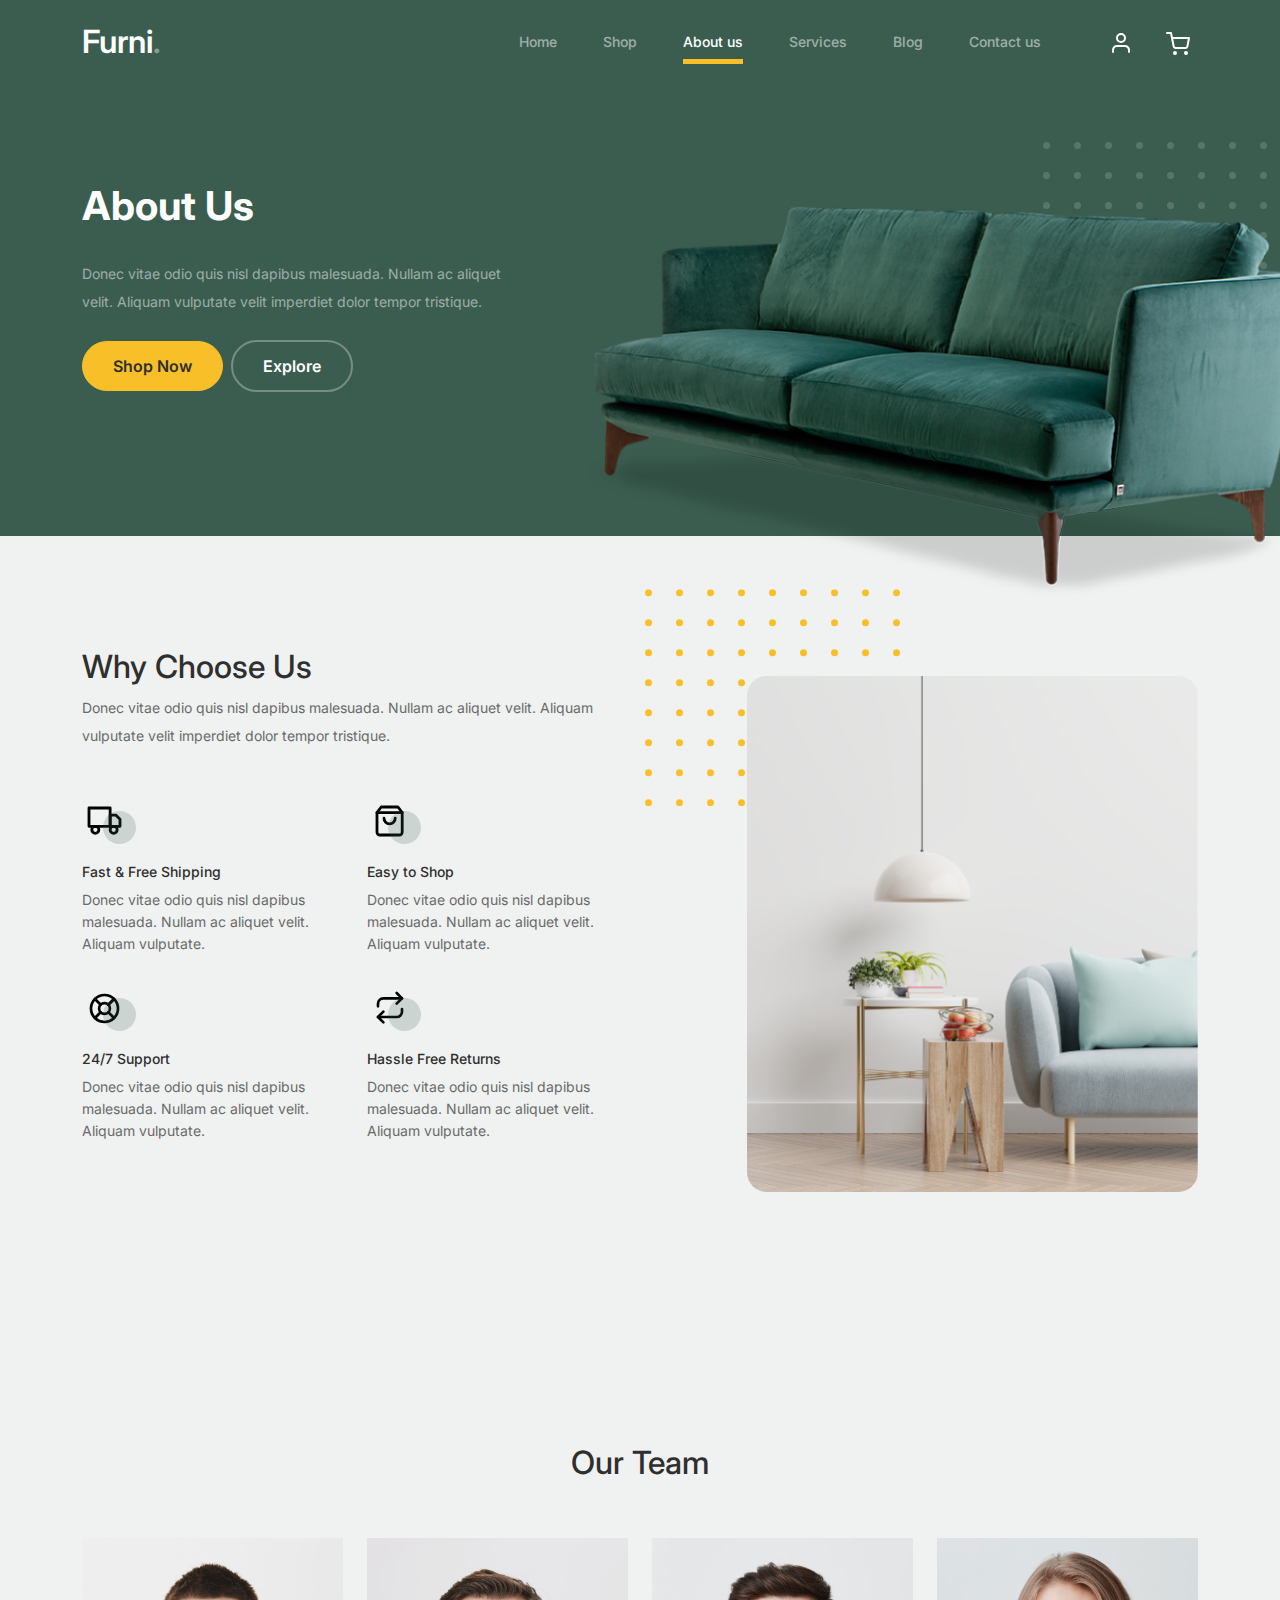
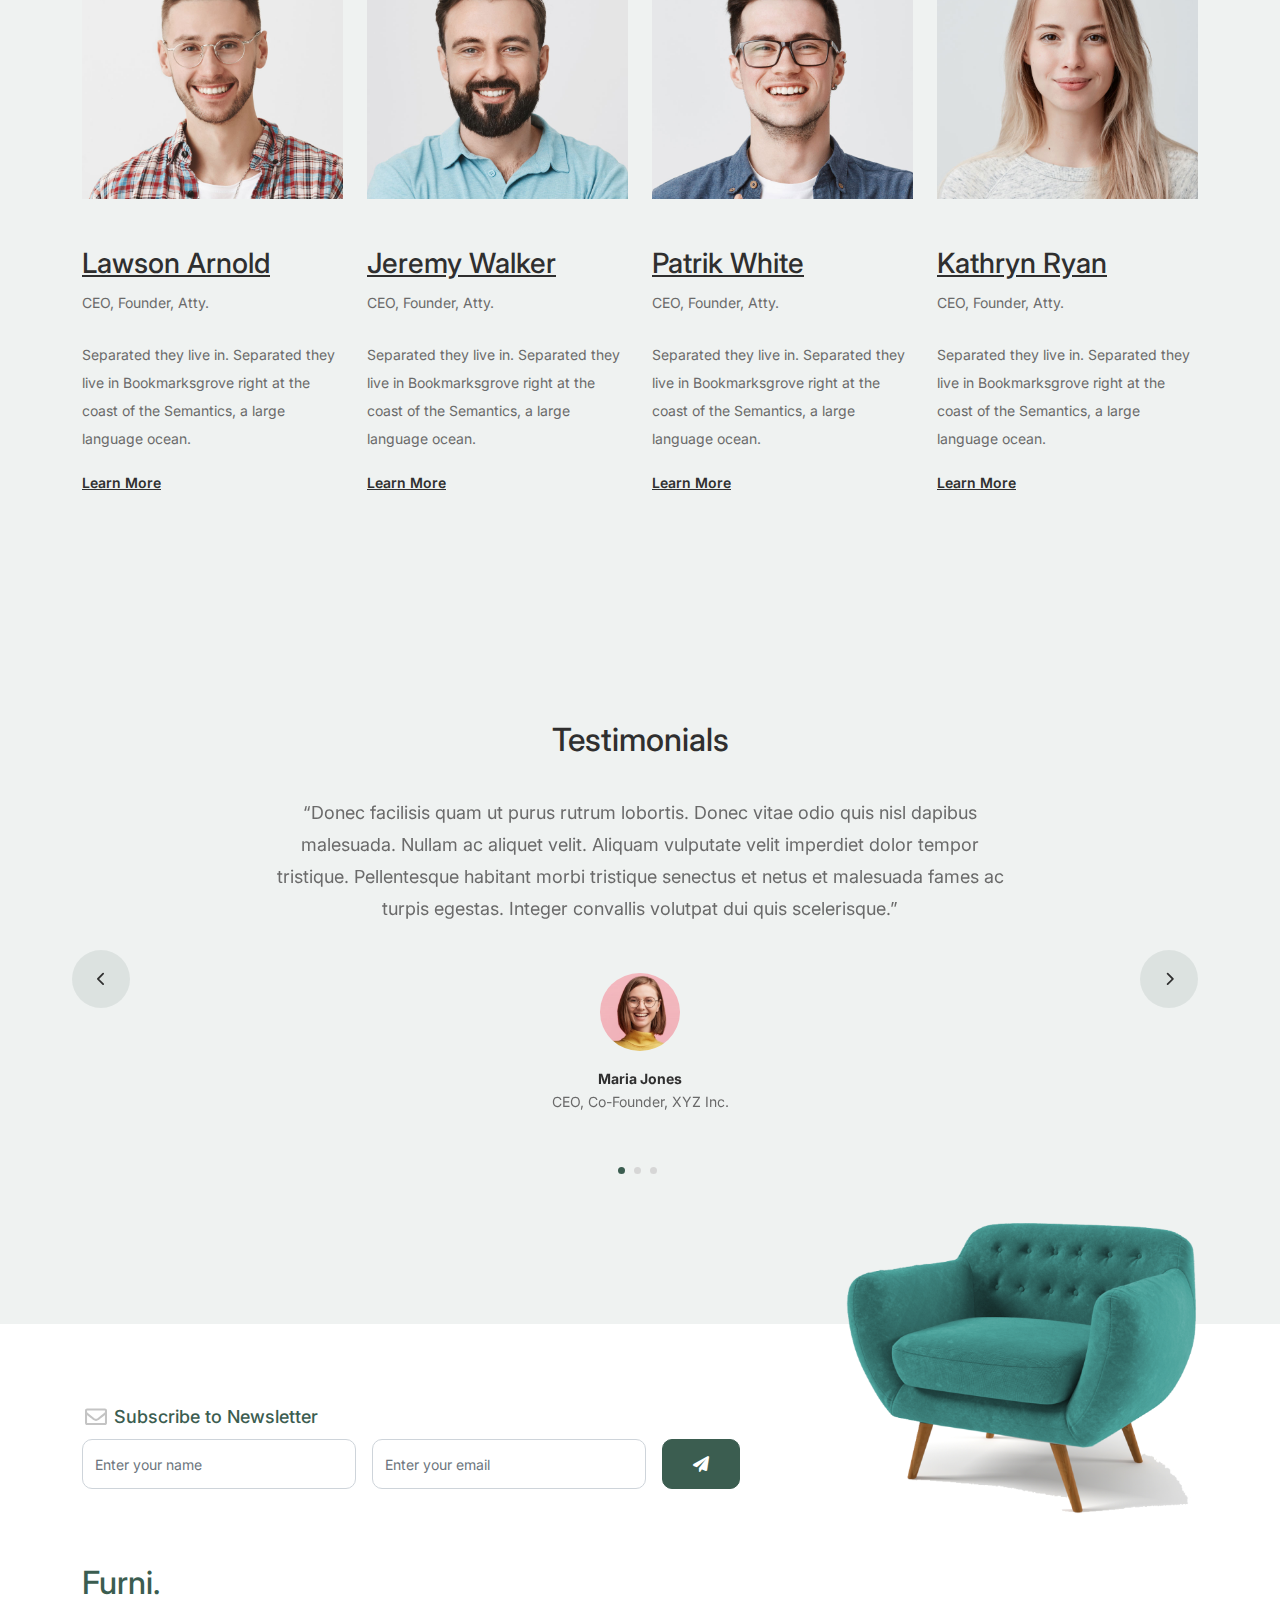
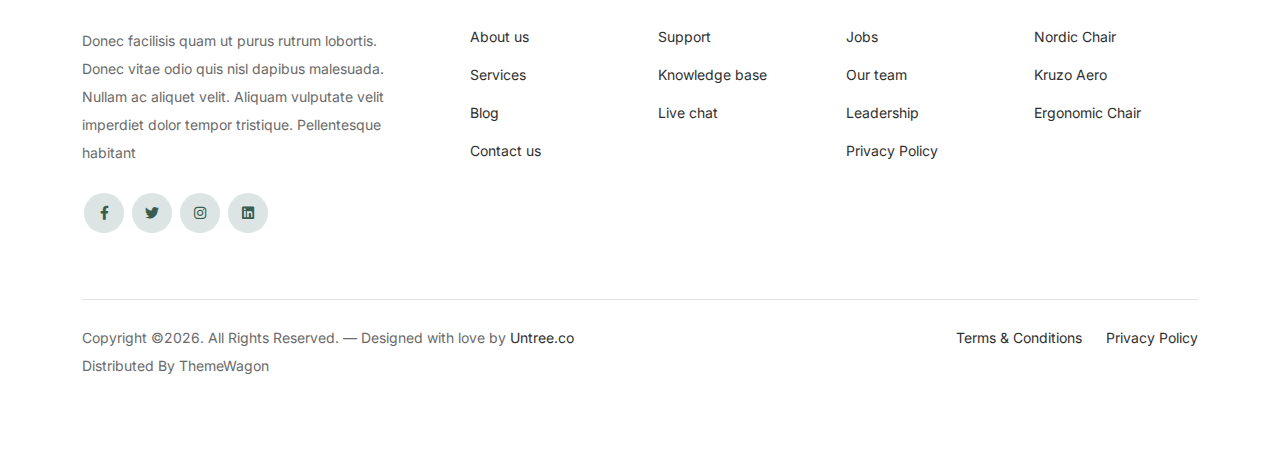
==== about.html @ bd44dd4c "Initial commit" ====
<!-- /*
* Bootstrap 5
* Template Name: Furni
* Template Author: Untree.co
* Template URI: https://untree.co/
* License: https://creativecommons.org/licenses/by/3.0/
*/ -->
<!doctype html>
<html lang="en">
<head>
  <meta charset="utf-8">
  <meta name="viewport" content="width=device-width, initial-scale=1, shrink-to-fit=no">
  <meta name="author" content="Untree.co">
  <link rel="shortcut icon" href="favicon.png">

  <meta name="description" content="" />
  <meta name="keywords" content="bootstrap, bootstrap4" />

		<!-- Bootstrap CSS -->
		<link href="css/bootstrap.min.css" rel="stylesheet">
		<link href="https://cdnjs.cloudflare.com/ajax/libs/font-awesome/6.0.0-beta3/css/all.min.css" rel="stylesheet">
		<link href="css/tiny-slider.css" rel="stylesheet">
		<link href="css/style.css" rel="stylesheet">
		<title>Furni Free Bootstrap 5 Template for Furniture and Interior Design Websites by Untree.co </title>
	</head>

	<body>

		<!-- Start Header/Navigation -->
		<nav class="custom-navbar navbar navbar navbar-expand-md navbar-dark bg-dark" arial-label="Furni navigation bar">

			<div class="container">
				<a class="navbar-brand" href="index.html">Furni<span>.</span></a>

				<button class="navbar-toggler" type="button" data-bs-toggle="collapse" data-bs-target="#navbarsFurni" aria-controls="navbarsFurni" aria-expanded="false" aria-label="Toggle navigation">
					<span class="navbar-toggler-icon"></span>
				</button>

				<div class="collapse navbar-collapse" id="navbarsFurni">
					<ul class="custom-navbar-nav navbar-nav ms-auto mb-2 mb-md-0">
						<li class="nav-item ">
							<a class="nav-link" href="index.html">Home</a>
						</li>
						<li><a class="nav-link" href="shop.html">Shop</a></li>
						<li class="active"><a class="nav-link" href="about.html">About us</a></li>
						<li><a class="nav-link" href="services.html">Services</a></li>
						<li><a class="nav-link" href="blog.html">Blog</a></li>
						<li><a class="nav-link" href="contact.html">Contact us</a></li>
					</ul>

					<ul class="custom-navbar-cta navbar-nav mb-2 mb-md-0 ms-5">
						<li><a class="nav-link" href="#"><img src="images/user.svg"></a></li>
						<li><a class="nav-link" href="cart.html"><img src="images/cart.svg"></a></li>
					</ul>
				</div>
			</div>
				
		</nav>
		<!-- End Header/Navigation -->

		<!-- Start Hero Section -->
			<div class="hero">
				<div class="container">
					<div class="row justify-content-between">
						<div class="col-lg-5">
							<div class="intro-excerpt">
								<h1>About Us</h1>
								<p class="mb-4">Donec vitae odio quis nisl dapibus malesuada. Nullam ac aliquet velit. Aliquam vulputate velit imperdiet dolor tempor tristique.</p>
								<p><a href="" class="btn btn-secondary me-2">Shop Now</a><a href="#" class="btn btn-white-outline">Explore</a></p>
							</div>
						</div>
						<div class="col-lg-7">
							<div class="hero-img-wrap">
								<img src="images/couch.png" class="img-fluid">
							</div>
						</div>
					</div>
				</div>
			</div>
		<!-- End Hero Section -->

		

		<!-- Start Why Choose Us Section -->
		<div class="why-choose-section">
			<div class="container">
				<div class="row justify-content-between align-items-center">
					<div class="col-lg-6">
						<h2 class="section-title">Why Choose Us</h2>
						<p>Donec vitae odio quis nisl dapibus malesuada. Nullam ac aliquet velit. Aliquam vulputate velit imperdiet dolor tempor tristique.</p>

						<div class="row my-5">
							<div class="col-6 col-md-6">
								<div class="feature">
									<div class="icon">
										<img src="images/truck.svg" alt="Image" class="imf-fluid">
									</div>
									<h3>Fast &amp; Free Shipping</h3>
									<p>Donec vitae odio quis nisl dapibus malesuada. Nullam ac aliquet velit. Aliquam vulputate.</p>
								</div>
							</div>

							<div class="col-6 col-md-6">
								<div class="feature">
									<div class="icon">
										<img src="images/bag.svg" alt="Image" class="imf-fluid">
									</div>
									<h3>Easy to Shop</h3>
									<p>Donec vitae odio quis nisl dapibus malesuada. Nullam ac aliquet velit. Aliquam vulputate.</p>
								</div>
							</div>

							<div class="col-6 col-md-6">
								<div class="feature">
									<div class="icon">
										<img src="images/support.svg" alt="Image" class="imf-fluid">
									</div>
									<h3>24/7 Support</h3>
									<p>Donec vitae odio quis nisl dapibus malesuada. Nullam ac aliquet velit. Aliquam vulputate.</p>
								</div>
							</div>

							<div class="col-6 col-md-6">
								<div class="feature">
									<div class="icon">
										<img src="images/return.svg" alt="Image" class="imf-fluid">
									</div>
									<h3>Hassle Free Returns</h3>
									<p>Donec vitae odio quis nisl dapibus malesuada. Nullam ac aliquet velit. Aliquam vulputate.</p>
								</div>
							</div>

						</div>
					</div>

					<div class="col-lg-5">
						<div class="img-wrap">
							<img src="images/why-choose-us-img.jpg" alt="Image" class="img-fluid">
						</div>
					</div>

				</div>
			</div>
		</div>
		<!-- End Why Choose Us Section -->

		<!-- Start Team Section -->
		<div class="untree_co-section">
			<div class="container">

				<div class="row mb-5">
					<div class="col-lg-5 mx-auto text-center">
						<h2 class="section-title">Our Team</h2>
					</div>
				</div>

				<div class="row">

					<!-- Start Column 1 -->
					<div class="col-12 col-md-6 col-lg-3 mb-5 mb-md-0">
						<img src="images/person_1.jpg" class="img-fluid mb-5">
						<h3 clas><a href="#"><span class="">Lawson</span> Arnold</a></h3>
            <span class="d-block position mb-4">CEO, Founder, Atty.</span>
            <p>Separated they live in.
            Separated they live in Bookmarksgrove right at the coast of the Semantics, a large language ocean.</p>
            <p class="mb-0"><a href="#" class="more dark">Learn More <span class="icon-arrow_forward"></span></a></p>
					</div> 
					<!-- End Column 1 -->

					<!-- Start Column 2 -->
					<div class="col-12 col-md-6 col-lg-3 mb-5 mb-md-0">
						<img src="images/person_2.jpg" class="img-fluid mb-5">

						<h3 clas><a href="#"><span class="">Jeremy</span> Walker</a></h3>
            <span class="d-block position mb-4">CEO, Founder, Atty.</span>
            <p>Separated they live in.
            Separated they live in Bookmarksgrove right at the coast of the Semantics, a large language ocean.</p>
            <p class="mb-0"><a href="#" class="more dark">Learn More <span class="icon-arrow_forward"></span></a></p>

					</div> 
					<!-- End Column 2 -->

					<!-- Start Column 3 -->
					<div class="col-12 col-md-6 col-lg-3 mb-5 mb-md-0">
						<img src="images/person_3.jpg" class="img-fluid mb-5">
						<h3 clas><a href="#"><span class="">Patrik</span> White</a></h3>
            <span class="d-block position mb-4">CEO, Founder, Atty.</span>
            <p>Separated they live in.
            Separated they live in Bookmarksgrove right at the coast of the Semantics, a large language ocean.</p>
            <p class="mb-0"><a href="#" class="more dark">Learn More <span class="icon-arrow_forward"></span></a></p>
					</div> 
					<!-- End Column 3 -->

					<!-- Start Column 4 -->
					<div class="col-12 col-md-6 col-lg-3 mb-5 mb-md-0">
						<img src="images/person_4.jpg" class="img-fluid mb-5">

						<h3 clas><a href="#"><span class="">Kathryn</span> Ryan</a></h3>
            <span class="d-block position mb-4">CEO, Founder, Atty.</span>
            <p>Separated they live in.
            Separated they live in Bookmarksgrove right at the coast of the Semantics, a large language ocean.</p>
            <p class="mb-0"><a href="#" class="more dark">Learn More <span class="icon-arrow_forward"></span></a></p>

          
					</div> 
					<!-- End Column 4 -->

					

				</div>
			</div>
		</div>
		<!-- End Team Section -->

		

		<!-- Start Testimonial Slider -->
		<div class="testimonial-section before-footer-section">
			<div class="container">
				<div class="row">
					<div class="col-lg-7 mx-auto text-center">
						<h2 class="section-title">Testimonials</h2>
					</div>
				</div>

				<div class="row justify-content-center">
					<div class="col-lg-12">
						<div class="testimonial-slider-wrap text-center">

							<div id="testimonial-nav">
								<span class="prev" data-controls="prev"><span class="fa fa-chevron-left"></span></span>
								<span class="next" data-controls="next"><span class="fa fa-chevron-right"></span></span>
							</div>

							<div class="testimonial-slider">
								
								<div class="item">
									<div class="row justify-content-center">
										<div class="col-lg-8 mx-auto">

											<div class="testimonial-block text-center">
												<blockquote class="mb-5">
													<p>&ldquo;Donec facilisis quam ut purus rutrum lobortis. Donec vitae odio quis nisl dapibus malesuada. Nullam ac aliquet velit. Aliquam vulputate velit imperdiet dolor tempor tristique. Pellentesque habitant morbi tristique senectus et netus et malesuada fames ac turpis egestas. Integer convallis volutpat dui quis scelerisque.&rdquo;</p>
												</blockquote>

												<div class="author-info">
													<div class="author-pic">
														<img src="images/person-1.png" alt="Maria Jones" class="img-fluid">
													</div>
													<h3 class="font-weight-bold">Maria Jones</h3>
													<span class="position d-block mb-3">CEO, Co-Founder, XYZ Inc.</span>
												</div>
											</div>

										</div>
									</div>
								</div> 
								<!-- END item -->

								<div class="item">
									<div class="row justify-content-center">
										<div class="col-lg-8 mx-auto">

											<div class="testimonial-block text-center">
												<blockquote class="mb-5">
													<p>&ldquo;Donec facilisis quam ut purus rutrum lobortis. Donec vitae odio quis nisl dapibus malesuada. Nullam ac aliquet velit. Aliquam vulputate velit imperdiet dolor tempor tristique. Pellentesque habitant morbi tristique senectus et netus et malesuada fames ac turpis egestas. Integer convallis volutpat dui quis scelerisque.&rdquo;</p>
												</blockquote>

												<div class="author-info">
													<div class="author-pic">
														<img src="images/person-1.png" alt="Maria Jones" class="img-fluid">
													</div>
													<h3 class="font-weight-bold">Maria Jones</h3>
													<span class="position d-block mb-3">CEO, Co-Founder, XYZ Inc.</span>
												</div>
											</div>

										</div>
									</div>
								</div> 
								<!-- END item -->

								<div class="item">
									<div class="row justify-content-center">
										<div class="col-lg-8 mx-auto">

											<div class="testimonial-block text-center">
												<blockquote class="mb-5">
													<p>&ldquo;Donec facilisis quam ut purus rutrum lobortis. Donec vitae odio quis nisl dapibus malesuada. Nullam ac aliquet velit. Aliquam vulputate velit imperdiet dolor tempor tristique. Pellentesque habitant morbi tristique senectus et netus et malesuada fames ac turpis egestas. Integer convallis volutpat dui quis scelerisque.&rdquo;</p>
												</blockquote>

												<div class="author-info">
													<div class="author-pic">
														<img src="images/person-1.png" alt="Maria Jones" class="img-fluid">
													</div>
													<h3 class="font-weight-bold">Maria Jones</h3>
													<span class="position d-block mb-3">CEO, Co-Founder, XYZ Inc.</span>
												</div>
											</div>

										</div>
									</div>
								</div> 
								<!-- END item -->

							</div>

						</div>
					</div>
				</div>
			</div>
		</div>
		<!-- End Testimonial Slider -->

		

		<!-- Start Footer Section -->
		<footer class="footer-section">
			<div class="container relative">

				<div class="sofa-img">
					<img src="images/sofa.png" alt="Image" class="img-fluid">
				</div>

				<div class="row">
					<div class="col-lg-8">
						<div class="subscription-form">
							<h3 class="d-flex align-items-center"><span class="me-1"><img src="images/envelope-outline.svg" alt="Image" class="img-fluid"></span><span>Subscribe to Newsletter</span></h3>

							<form action="#" class="row g-3">
								<div class="col-auto">
									<input type="text" class="form-control" placeholder="Enter your name">
								</div>
								<div class="col-auto">
									<input type="email" class="form-control" placeholder="Enter your email">
								</div>
								<div class="col-auto">
									<button class="btn btn-primary">
										<span class="fa fa-paper-plane"></span>
									</button>
								</div>
							</form>

						</div>
					</div>
				</div>

				<div class="row g-5 mb-5">
					<div class="col-lg-4">
						<div class="mb-4 footer-logo-wrap"><a href="#" class="footer-logo">Furni<span>.</span></a></div>
						<p class="mb-4">Donec facilisis quam ut purus rutrum lobortis. Donec vitae odio quis nisl dapibus malesuada. Nullam ac aliquet velit. Aliquam vulputate velit imperdiet dolor tempor tristique. Pellentesque habitant</p>

						<ul class="list-unstyled custom-social">
							<li><a href="#"><span class="fa fa-brands fa-facebook-f"></span></a></li>
							<li><a href="#"><span class="fa fa-brands fa-twitter"></span></a></li>
							<li><a href="#"><span class="fa fa-brands fa-instagram"></span></a></li>
							<li><a href="#"><span class="fa fa-brands fa-linkedin"></span></a></li>
						</ul>
					</div>

					<div class="col-lg-8">
						<div class="row links-wrap">
							<div class="col-6 col-sm-6 col-md-3">
								<ul class="list-unstyled">
									<li><a href="#">About us</a></li>
									<li><a href="#">Services</a></li>
									<li><a href="#">Blog</a></li>
									<li><a href="#">Contact us</a></li>
								</ul>
							</div>

							<div class="col-6 col-sm-6 col-md-3">
								<ul class="list-unstyled">
									<li><a href="#">Support</a></li>
									<li><a href="#">Knowledge base</a></li>
									<li><a href="#">Live chat</a></li>
								</ul>
							</div>

							<div class="col-6 col-sm-6 col-md-3">
								<ul class="list-unstyled">
									<li><a href="#">Jobs</a></li>
									<li><a href="#">Our team</a></li>
									<li><a href="#">Leadership</a></li>
									<li><a href="#">Privacy Policy</a></li>
								</ul>
							</div>

							<div class="col-6 col-sm-6 col-md-3">
								<ul class="list-unstyled">
									<li><a href="#">Nordic Chair</a></li>
									<li><a href="#">Kruzo Aero</a></li>
									<li><a href="#">Ergonomic Chair</a></li>
								</ul>
							</div>
						</div>
					</div>

				</div>

				<div class="border-top copyright">
					<div class="row pt-4">
						<div class="col-lg-6">
							<p class="mb-2 text-center text-lg-start">Copyright &copy;<script>document.write(new Date().getFullYear());</script>. All Rights Reserved. &mdash; Designed with love by <a href="https://untree.co">Untree.co</a> Distributed By <a hreff="https://themewagon.com">ThemeWagon</a>  <!-- License information: https://untree.co/license/ -->
            </p>
						</div>

						<div class="col-lg-6 text-center text-lg-end">
							<ul class="list-unstyled d-inline-flex ms-auto">
								<li class="me-4"><a href="#">Terms &amp; Conditions</a></li>
								<li><a href="#">Privacy Policy</a></li>
							</ul>
						</div>

					</div>
				</div>

			</div>
		</footer>
		<!-- End Footer Section -->	


		<script src="js/bootstrap.bundle.min.js"></script>
		<script src="js/tiny-slider.js"></script>
		<script src="js/custom.js"></script>
	</body>

</html>
---- css/tiny-slider.css ----
.tns-outer{padding:0 !important}.tns-outer [hidden]{display:none !important}.tns-outer [aria-controls],.tns-outer [data-action]{cursor:pointer}.tns-slider{-webkit-transition:all 0s;-moz-transition:all 0s;transition:all 0s}.tns-slider>.tns-item{-webkit-box-sizing:border-box;-moz-box-sizing:border-box;box-sizing:border-box}.tns-horizontal.tns-subpixel{white-space:nowrap}.tns-horizontal.tns-subpixel>.tns-item{display:inline-block;vertical-align:top;white-space:normal}.tns-horizontal.tns-no-subpixel:after{content:'';display:table;clear:both}.tns-horizontal.tns-no-subpixel>.tns-item{float:left}.tns-horizontal.tns-carousel.tns-no-subpixel>.tns-item{margin-right:-100%}.tns-no-calc{position:relative;left:0}.tns-gallery{position:relative;left:0;min-height:1px}.tns-gallery>.tns-item{position:absolute;left:-100%;-webkit-transition:transform 0s, opacity 0s;-moz-transition:transform 0s, opacity 0s;transition:transform 0s, opacity 0s}.tns-gallery>.tns-slide-active{position:relative;left:auto !important}.tns-gallery>.tns-moving{-webkit-transition:all 0.25s;-moz-transition:all 0.25s;transition:all 0.25s}.tns-autowidth{display:inline-block}.tns-lazy-img{-webkit-transition:opacity 0.6s;-moz-transition:opacity 0.6s;transition:opacity 0.6s;opacity:0.6}.tns-lazy-img.tns-complete{opacity:1}.tns-ah{-webkit-transition:height 0s;-moz-transition:height 0s;transition:height 0s}.tns-ovh{overflow:hidden}.tns-visually-hidden{position:absolute;left:-10000em}.tns-transparent{opacity:0;visibility:hidden}.tns-fadeIn{opacity:1;filter:alpha(opacity=100);z-index:0}.tns-normal,.tns-fadeOut{opacity:0;filter:alpha(opacity=0);z-index:-1}.tns-vpfix{white-space:nowrap}.tns-vpfix>div,.tns-vpfix>li{display:inline-block}.tns-t-subp2{margin:0 auto;width:310px;position:relative;height:10px;overflow:hidden}.tns-t-ct{width:2333.3333333%;width:-webkit-calc(100% * 70 / 3);width:-moz-calc(100% * 70 / 3);width:calc(100% * 70 / 3);position:absolute;right:0}.tns-t-ct:after{content:'';display:table;clear:both}.tns-t-ct>div{width:1.4285714%;width:-webkit-calc(100% / 70);width:-moz-calc(100% / 70);width:calc(100% / 70);height:10px;float:left}

/*# sourceMappingURL=sourcemaps/tiny-slider.css.map */
---- css/style.css ----
/*
* Template Name: UntreeStore
* Template Author: Untree.co
* Author URI: https://untree.co/
* License: https://creativecommons.org/licenses/by/3.0/
*/
@import url("https://fonts.googleapis.com/css2?family=Inter:wght@400;500;600;700;800&display=swap");
body {
  overflow-x: hidden;
  position: relative; }

body {
  font-family: "Inter", sans-serif;
  font-weight: 400;
  line-height: 28px;
  color: #6a6a6a;
  font-size: 14px;
  background-color: #eff2f1; }

a {
  text-decoration: none;
  -webkit-transition: .3s all ease;
  -o-transition: .3s all ease;
  transition: .3s all ease;
  color: #2f2f2f;
  text-decoration: underline; }
  a:hover {
    color: #2f2f2f;
    text-decoration: none; }
  a.more {
    font-weight: 600; }

.custom-navbar {
  background: #3b5d50 !important;
  padding-top: 20px;
  padding-bottom: 20px; }
  .custom-navbar .navbar-brand {
    font-size: 32px;
    font-weight: 600; }
    .custom-navbar .navbar-brand > span {
      opacity: .4; }
  .custom-navbar .navbar-toggler {
    border-color: transparent; }
    .custom-navbar .navbar-toggler:active, .custom-navbar .navbar-toggler:focus {
      -webkit-box-shadow: none;
      box-shadow: none;
      outline: none; }
  @media (min-width: 992px) {
    .custom-navbar .custom-navbar-nav li {
      margin-left: 15px;
      margin-right: 15px; } }
  .custom-navbar .custom-navbar-nav li a {
    font-weight: 500;
    color: #ffffff !important;
    opacity: .5;
    -webkit-transition: .3s all ease;
    -o-transition: .3s all ease;
    transition: .3s all ease;
    position: relative; }
    @media (min-width: 768px) {
      .custom-navbar .custom-navbar-nav li a:before {
        content: "";
        position: absolute;
        bottom: 0;
        left: 8px;
        right: 8px;
        background: #f9bf29;
        height: 5px;
        opacity: 1;
        visibility: visible;
        width: 0;
        -webkit-transition: .15s all ease-out;
        -o-transition: .15s all ease-out;
        transition: .15s all ease-out; } }
    .custom-navbar .custom-navbar-nav li a:hover {
      opacity: 1; }
      .custom-navbar .custom-navbar-nav li a:hover:before {
        width: calc(100% - 16px); }
  .custom-navbar .custom-navbar-nav li.active a {
    opacity: 1; }
    .custom-navbar .custom-navbar-nav li.active a:before {
      width: calc(100% - 16px); }
  .custom-navbar .custom-navbar-cta {
    margin-left: 0 !important;
    -webkit-box-orient: horizontal;
    -webkit-box-direction: normal;
    -ms-flex-direction: row;
    flex-direction: row; }
    @media (min-width: 768px) {
      .custom-navbar .custom-navbar-cta {
        margin-left: 40px !important; } }
    .custom-navbar .custom-navbar-cta li {
      margin-left: 0px;
      margin-right: 0px; }
      .custom-navbar .custom-navbar-cta li:first-child {
        margin-right: 20px; }

.hero {
  background: #3b5d50;
  padding: calc(4rem - 30px) 0 0rem 0; }
  @media (min-width: 768px) {
    .hero {
      padding: calc(4rem - 30px) 0 4rem 0; } }
  @media (min-width: 992px) {
    .hero {
      padding: calc(8rem - 30px) 0 8rem 0; } }
  .hero .intro-excerpt {
    position: relative;
    z-index: 4; }
    @media (min-width: 992px) {
      .hero .intro-excerpt {
        max-width: 450px; } }
  .hero h1 {
    font-weight: 700;
    color: #ffffff;
    margin-bottom: 30px; }
    @media (min-width: 1400px) {
      .hero h1 {
        font-size: 54px; } }
  .hero p {
    color: rgba(255, 255, 255, 0.5);
    margin-botom: 30px; }
  .hero .hero-img-wrap {
    position: relative; }
    .hero .hero-img-wrap img {
      position: relative;
      top: 0px;
      right: 0px;
      z-index: 2;
      max-width: 780px;
      left: -20px; }
      @media (min-width: 768px) {
        .hero .hero-img-wrap img {
          right: 0px;
          left: -100px; } }
      @media (min-width: 992px) {
        .hero .hero-img-wrap img {
          left: 0px;
          top: -80px;
          position: absolute;
          right: -50px; } }
      @media (min-width: 1200px) {
        .hero .hero-img-wrap img {
          left: 0px;
          top: -80px;
          right: -100px; } }
    .hero .hero-img-wrap:after {
      content: "";
      position: absolute;
      width: 255px;
      height: 217px;
      background-image: url("../images/dots-light.svg");
      background-size: contain;
      background-repeat: no-repeat;
      right: -100px;
      top: -0px; }
      @media (min-width: 1200px) {
        .hero .hero-img-wrap:after {
          top: -40px; } }

.btn {
  font-weight: 600;
  padding: 12px 30px;
  border-radius: 30px;
  color: #ffffff;
  background: #2f2f2f;
  border-color: #2f2f2f; }
  .btn:hover {
    color: #ffffff;
    background: #222222;
    border-color: #222222; }
  .btn:active, .btn:focus {
    outline: none !important;
    -webkit-box-shadow: none;
    box-shadow: none; }
  .btn.btn-primary {
    background: #3b5d50;
    border-color: #3b5d50; }
    .btn.btn-primary:hover {
      background: #314d43;
      border-color: #314d43; }
  .btn.btn-secondary {
    color: #2f2f2f;
    background: #f9bf29;
    border-color: #f9bf29; }
    .btn.btn-secondary:hover {
      background: #f8b810;
      border-color: #f8b810; }
  .btn.btn-white-outline {
    background: transparent;
    border-width: 2px;
    border-color: rgba(255, 255, 255, 0.3); }
    .btn.btn-white-outline:hover {
      border-color: white;
      color: #ffffff; }

.section-title {
  color: #2f2f2f; }

.product-section {
  padding: 7rem 0; }
  .product-section .product-item {
    text-align: center;
    text-decoration: none;
    display: block;
    position: relative;
    padding-bottom: 50px;
    cursor: pointer; }
    .product-section .product-item .product-thumbnail {
      margin-bottom: 30px;
      position: relative;
      top: 0;
      -webkit-transition: .3s all ease;
      -o-transition: .3s all ease;
      transition: .3s all ease; }
    .product-section .product-item h3 {
      font-weight: 600;
      font-size: 16px; }
    .product-section .product-item strong {
      font-weight: 800 !important;
      font-size: 18px !important; }
    .product-section .product-item h3, .product-section .product-item strong {
      color: #2f2f2f;
      text-decoration: none; }
    .product-section .product-item .icon-cross {
      position: absolute;
      width: 35px;
      height: 35px;
      display: inline-block;
      background: #2f2f2f;
      bottom: 15px;
      left: 50%;
      -webkit-transform: translateX(-50%);
      -ms-transform: translateX(-50%);
      transform: translateX(-50%);
      margin-bottom: -17.5px;
      border-radius: 50%;
      opacity: 0;
      visibility: hidden;
      -webkit-transition: .3s all ease;
      -o-transition: .3s all ease;
      transition: .3s all ease; }
      .product-section .product-item .icon-cross img {
        position: absolute;
        left: 50%;
        top: 50%;
        -webkit-transform: translate(-50%, -50%);
        -ms-transform: translate(-50%, -50%);
        transform: translate(-50%, -50%); }
    .product-section .product-item:before {
      bottom: 0;
      left: 0;
      right: 0;
      position: absolute;
      content: "";
      background: #dce5e4;
      height: 0%;
      z-index: -1;
      border-radius: 10px;
      -webkit-transition: .3s all ease;
      -o-transition: .3s all ease;
      transition: .3s all ease; }
    .product-section .product-item:hover .product-thumbnail {
      top: -25px; }
    .product-section .product-item:hover .icon-cross {
      bottom: 0;
      opacity: 1;
      visibility: visible; }
    .product-section .product-item:hover:before {
      height: 70%; }

.why-choose-section {
  padding: 7rem 0; }
  .why-choose-section .img-wrap {
    position: relative; }
    .why-choose-section .img-wrap:before {
      position: absolute;
      content: "";
      width: 255px;
      height: 217px;
      background-image: url("../images/dots-yellow.svg");
      background-repeat: no-repeat;
      background-size: contain;
      -webkit-transform: translate(-40%, -40%);
      -ms-transform: translate(-40%, -40%);
      transform: translate(-40%, -40%);
      z-index: -1; }
    .why-choose-section .img-wrap img {
      border-radius: 20px; }

.feature {
  margin-bottom: 30px; }
  .feature .icon {
    display: inline-block;
    position: relative;
    margin-bottom: 20px; }
    .feature .icon:before {
      content: "";
      width: 33px;
      height: 33px;
      position: absolute;
      background: rgba(59, 93, 80, 0.2);
      border-radius: 50%;
      right: -8px;
      bottom: 0; }
  .feature h3 {
    font-size: 14px;
    color: #2f2f2f; }
  .feature p {
    font-size: 14px;
    line-height: 22px;
    color: #6a6a6a; }

.we-help-section {
  padding: 7rem 0; }
  .we-help-section .imgs-grid {
    display: -ms-grid;
    display: grid;
    -ms-grid-columns: (1fr)[27];
    grid-template-columns: repeat(27, 1fr);
    position: relative; }
    .we-help-section .imgs-grid:before {
      position: absolute;
      content: "";
      width: 255px;
      height: 217px;
      background-image: url("../images/dots-green.svg");
      background-size: contain;
      background-repeat: no-repeat;
      -webkit-transform: translate(-40%, -40%);
      -ms-transform: translate(-40%, -40%);
      transform: translate(-40%, -40%);
      z-index: -1; }
    .we-help-section .imgs-grid .grid {
      position: relative; }
      .we-help-section .imgs-grid .grid img {
        border-radius: 20px;
        max-width: 100%; }
      .we-help-section .imgs-grid .grid.grid-1 {
        -ms-grid-column: 1;
        -ms-grid-column-span: 18;
        grid-column: 1 / span 18;
        -ms-grid-row: 1;
        -ms-grid-row-span: 27;
        grid-row: 1 / span 27; }
      .we-help-section .imgs-grid .grid.grid-2 {
        -ms-grid-column: 19;
        -ms-grid-column-span: 27;
        grid-column: 19 / span 27;
        -ms-grid-row: 1;
        -ms-grid-row-span: 5;
        grid-row: 1 / span 5;
        padding-left: 20px; }
      .we-help-section .imgs-grid .grid.grid-3 {
        -ms-grid-column: 14;
        -ms-grid-column-span: 16;
        grid-column: 14 / span 16;
        -ms-grid-row: 6;
        -ms-grid-row-span: 27;
        grid-row: 6 / span 27;
        padding-top: 20px; }

.custom-list {
  width: 100%; }
  .custom-list li {
    display: inline-block;
    width: calc(50% - 20px);
    margin-bottom: 12px;
    line-height: 1.5;
    position: relative;
    padding-left: 20px; }
    .custom-list li:before {
      content: "";
      width: 8px;
      height: 8px;
      border-radius: 50%;
      border: 2px solid #3b5d50;
      position: absolute;
      left: 0;
      top: 8px; }

.popular-product {
  padding: 0 0 7rem 0; }
  .popular-product .product-item-sm h3 {
    font-size: 14px;
    font-weight: 700;
    color: #2f2f2f; }
  .popular-product .product-item-sm a {
    text-decoration: none;
    color: #2f2f2f;
    -webkit-transition: .3s all ease;
    -o-transition: .3s all ease;
    transition: .3s all ease; }
    .popular-product .product-item-sm a:hover {
      color: rgba(47, 47, 47, 0.5); }
  .popular-product .product-item-sm p {
    line-height: 1.4;
    margin-bottom: 10px;
    font-size: 14px; }
  .popular-product .product-item-sm .thumbnail {
    margin-right: 10px;
    -webkit-box-flex: 0;
    -ms-flex: 0 0 120px;
    flex: 0 0 120px;
    position: relative; }
    .popular-product .product-item-sm .thumbnail:before {
      content: "";
      position: absolute;
      border-radius: 20px;
      background: #dce5e4;
      width: 98px;
      height: 98px;
      top: 50%;
      left: 50%;
      -webkit-transform: translate(-50%, -50%);
      -ms-transform: translate(-50%, -50%);
      transform: translate(-50%, -50%);
      z-index: -1; }

.testimonial-section {
  padding: 3rem 0 7rem 0; }

.testimonial-slider-wrap {
  position: relative; }
  .testimonial-slider-wrap .tns-inner {
    padding-top: 30px; }
  .testimonial-slider-wrap .item .testimonial-block blockquote {
    font-size: 16px; }
    @media (min-width: 768px) {
      .testimonial-slider-wrap .item .testimonial-block blockquote {
        line-height: 32px;
        font-size: 18px; } }
  .testimonial-slider-wrap .item .testimonial-block .author-info .author-pic {
    margin-bottom: 20px; }
    .testimonial-slider-wrap .item .testimonial-block .author-info .author-pic img {
      max-width: 80px;
      border-radius: 50%; }
  .testimonial-slider-wrap .item .testimonial-block .author-info h3 {
    font-size: 14px;
    font-weight: 700;
    color: #2f2f2f;
    margin-bottom: 0; }
  .testimonial-slider-wrap #testimonial-nav {
    position: absolute;
    top: 50%;
    z-index: 99;
    width: 100%;
    display: none; }
    @media (min-width: 768px) {
      .testimonial-slider-wrap #testimonial-nav {
        display: block; } }
    .testimonial-slider-wrap #testimonial-nav > span {
      cursor: pointer;
      position: absolute;
      width: 58px;
      height: 58px;
      line-height: 58px;
      border-radius: 50%;
      background: rgba(59, 93, 80, 0.1);
      color: #2f2f2f;
      -webkit-transition: .3s all ease;
      -o-transition: .3s all ease;
      transition: .3s all ease; }
      .testimonial-slider-wrap #testimonial-nav > span:hover {
        background: #3b5d50;
        color: #ffffff; }
    .testimonial-slider-wrap #testimonial-nav .prev {
      left: -10px; }
    .testimonial-slider-wrap #testimonial-nav .next {
      right: 0; }
  .testimonial-slider-wrap .tns-nav {
    position: absolute;
    bottom: -50px;
    left: 50%;
    -webkit-transform: translateX(-50%);
    -ms-transform: translateX(-50%);
    transform: translateX(-50%); }
    .testimonial-slider-wrap .tns-nav button {
      background: none;
      border: none;
      display: inline-block;
      position: relative;
      width: 0 !important;
      height: 7px !important;
      margin: 2px; }
      .testimonial-slider-wrap .tns-nav button:active, .testimonial-slider-wrap .tns-nav button:focus, .testimonial-slider-wrap .tns-nav button:hover {
        outline: none;
        -webkit-box-shadow: none;
        box-shadow: none;
        background: none; }
      .testimonial-slider-wrap .tns-nav button:before {
        display: block;
        width: 7px;
        height: 7px;
        left: 0;
        top: 0;
        position: absolute;
        content: "";
        border-radius: 50%;
        -webkit-transition: .3s all ease;
        -o-transition: .3s all ease;
        transition: .3s all ease;
        background-color: #d6d6d6; }
      .testimonial-slider-wrap .tns-nav button:hover:before, .testimonial-slider-wrap .tns-nav button.tns-nav-active:before {
        background-color: #3b5d50; }

.before-footer-section {
  padding: 7rem 0 12rem 0 !important; }

.blog-section {
  padding: 7rem 0 12rem 0; }
  .blog-section .post-entry a {
    text-decoration: none; }
  .blog-section .post-entry .post-thumbnail {
    display: block;
    margin-bottom: 20px; }
    .blog-section .post-entry .post-thumbnail img {
      border-radius: 20px;
      -webkit-transition: .3s all ease;
      -o-transition: .3s all ease;
      transition: .3s all ease; }
  .blog-section .post-entry .post-content-entry {
    padding-left: 15px;
    padding-right: 15px; }
    .blog-section .post-entry .post-content-entry h3 {
      font-size: 16px;
      margin-bottom: 0;
      font-weight: 600;
      margin-bottom: 7px; }
    .blog-section .post-entry .post-content-entry .meta {
      font-size: 14px; }
      .blog-section .post-entry .post-content-entry .meta a {
        font-weight: 600; }
  .blog-section .post-entry:hover .post-thumbnail img, .blog-section .post-entry:focus .post-thumbnail img {
    opacity: .7; }

.footer-section {
  padding: 80px 0;
  background: #ffffff; }
  .footer-section .relative {
    position: relative; }
  .footer-section a {
    text-decoration: none;
    color: #2f2f2f;
    -webkit-transition: .3s all ease;
    -o-transition: .3s all ease;
    transition: .3s all ease; }
    .footer-section a:hover {
      color: rgba(47, 47, 47, 0.5); }
  .footer-section .subscription-form {
    margin-bottom: 40px;
    position: relative;
    z-index: 2;
    margin-top: 100px; }
    @media (min-width: 992px) {
      .footer-section .subscription-form {
        margin-top: 0px;
        margin-bottom: 80px; } }
    .footer-section .subscription-form h3 {
      font-size: 18px;
      font-weight: 500;
      color: #3b5d50; }
    .footer-section .subscription-form .form-control {
      height: 50px;
      border-radius: 10px;
      font-family: "Inter", sans-serif; }
      .footer-section .subscription-form .form-control:active, .footer-section .subscription-form .form-control:focus {
        outline: none;
        -webkit-box-shadow: none;
        box-shadow: none;
        border-color: #3b5d50;
        -webkit-box-shadow: 0 1px 4px 0 rgba(0, 0, 0, 0.2);
        box-shadow: 0 1px 4px 0 rgba(0, 0, 0, 0.2); }
      .footer-section .subscription-form .form-control::-webkit-input-placeholder {
        font-size: 14px; }
      .footer-section .subscription-form .form-control::-moz-placeholder {
        font-size: 14px; }
      .footer-section .subscription-form .form-control:-ms-input-placeholder {
        font-size: 14px; }
      .footer-section .subscription-form .form-control:-moz-placeholder {
        font-size: 14px; }
    .footer-section .subscription-form .btn {
      border-radius: 10px !important; }
  .footer-section .sofa-img {
    position: absolute;
    top: -200px;
    z-index: 1;
    right: 0; }
    .footer-section .sofa-img img {
      max-width: 380px; }
  .footer-section .links-wrap {
    margin-top: 0px; }
    @media (min-width: 992px) {
      .footer-section .links-wrap {
        margin-top: 54px; } }
    .footer-section .links-wrap ul li {
      margin-bottom: 10px; }
  .footer-section .footer-logo-wrap .footer-logo {
    font-size: 32px;
    font-weight: 500;
    text-decoration: none;
    color: #3b5d50; }
  .footer-section .custom-social li {
    margin: 2px;
    display: inline-block; }
    .footer-section .custom-social li a {
      width: 40px;
      height: 40px;
      text-align: center;
      line-height: 40px;
      display: inline-block;
      background: #dce5e4;
      color: #3b5d50;
      border-radius: 50%; }
      .footer-section .custom-social li a:hover {
        background: #3b5d50;
        color: #ffffff; }
  .footer-section .border-top {
    border-color: #dce5e4; }
    .footer-section .border-top.copyright {
      font-size: 14px !important; }

.untree_co-section {
  padding: 7rem 0; }

.form-control {
  height: 50px;
  border-radius: 10px;
  font-family: "Inter", sans-serif; }
  .form-control:active, .form-control:focus {
    outline: none;
    -webkit-box-shadow: none;
    box-shadow: none;
    border-color: #3b5d50;
    -webkit-box-shadow: 0 1px 4px 0 rgba(0, 0, 0, 0.2);
    box-shadow: 0 1px 4px 0 rgba(0, 0, 0, 0.2); }
  .form-control::-webkit-input-placeholder {
    font-size: 14px; }
  .form-control::-moz-placeholder {
    font-size: 14px; }
  .form-control:-ms-input-placeholder {
    font-size: 14px; }
  .form-control:-moz-placeholder {
    font-size: 14px; }

.service {
  line-height: 1.5; }
  .service .service-icon {
    border-radius: 10px;
    -webkit-box-flex: 0;
    -ms-flex: 0 0 50px;
    flex: 0 0 50px;
    height: 50px;
    line-height: 50px;
    text-align: center;
    background: #3b5d50;
    margin-right: 20px;
    color: #ffffff; }

textarea {
  height: auto !important; }

.site-blocks-table {
  overflow: auto; }
  .site-blocks-table .product-thumbnail {
    width: 200px; }
  .site-blocks-table .btn {
    padding: 2px 10px; }
  .site-blocks-table thead th {
    padding: 30px;
    text-align: center;
    border-width: 0px !important;
    vertical-align: middle;
    color: rgba(0, 0, 0, 0.8);
    font-size: 18px; }
  .site-blocks-table td {
    padding: 20px;
    text-align: center;
    vertical-align: middle;
    color: rgba(0, 0, 0, 0.8); }
  .site-blocks-table tbody tr:first-child td {
    border-top: 1px solid #3b5d50 !important; }
  .site-blocks-table .btn {
    background: none !important;
    color: #000000;
    border: none;
    height: auto !important; }

.site-block-order-table th {
  border-top: none !important;
  border-bottom-width: 1px !important; }

.site-block-order-table td, .site-block-order-table th {
  color: #000000; }

.couponcode-wrap input {
  border-radius: 10px !important; }

.text-primary {
  color: #3b5d50 !important; }

.thankyou-icon {
  position: relative;
  color: #3b5d50; }
  .thankyou-icon:before {
    position: absolute;
    content: "";
    width: 50px;
    height: 50px;
    border-radius: 50%;
    background: rgba(59, 93, 80, 0.2); }
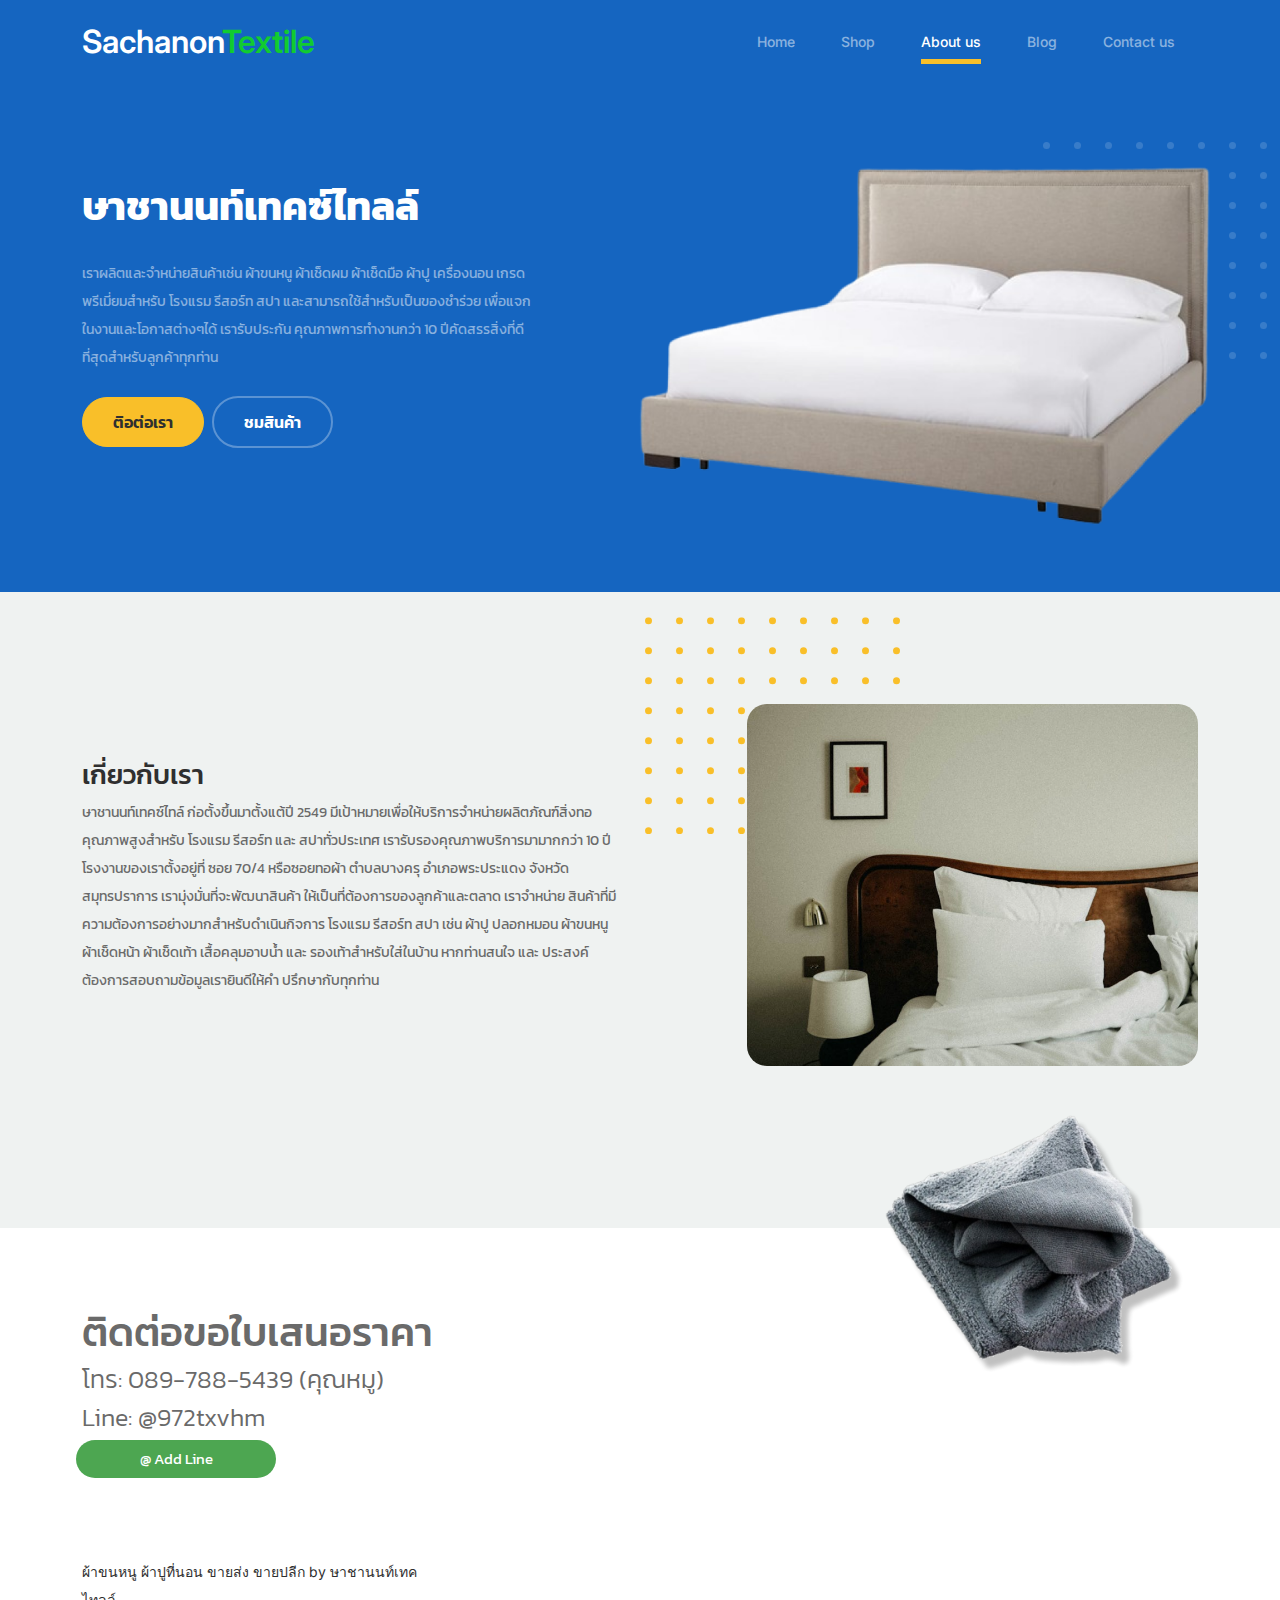
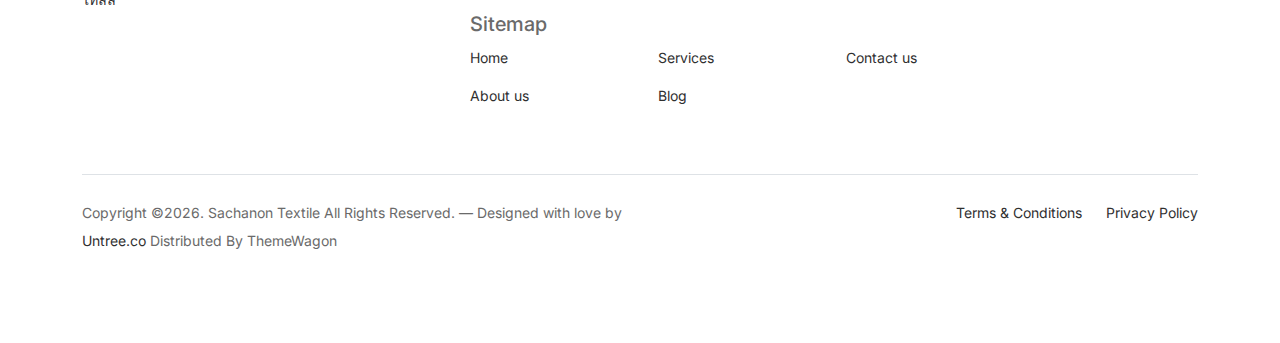
==== commit e7cd250a: "add code for index and shop" ====
--- a/about.html
+++ b/about.html
@@ -12,6 +12,7 @@
   <meta name="viewport" content="width=device-width, initial-scale=1, shrink-to-fit=no">
   <meta name="author" content="Untree.co">
   <link rel="shortcut icon" href="favicon.png">
+  <link href="https://fonts.googleapis.com/css2?family=Kanit:ital,wght@0,100;0,200;0,300;0,400;0,500;0,600;0,700;0,800;0,900;1,100;1,200;1,300;1,400;1,500;1,600;1,700;1,800;1,900&family=Roboto:ital,wght@0,100;0,300;0,400;0,500;0,700;0,900;1,100;1,300;1,400;1,500;1,700;1,900&display=swap" rel="stylesheet">
 
   <meta name="description" content="" />
   <meta name="keywords" content="bootstrap, bootstrap4" />
@@ -30,7 +31,7 @@
 		<nav class="custom-navbar navbar navbar navbar-expand-md navbar-dark bg-dark" arial-label="Furni navigation bar">
 
 			<div class="container">
-				<a class="navbar-brand" href="index.html">Furni<span>.</span></a>
+				<a class="navbar-brand" href="index.html">Sachanon<span style="color: #11cb30;">Textile</span></a>
 
 				<button class="navbar-toggler" type="button" data-bs-toggle="collapse" data-bs-target="#navbarsFurni" aria-controls="navbarsFurni" aria-expanded="false" aria-label="Toggle navigation">
 					<span class="navbar-toggler-icon"></span>
@@ -43,15 +44,9 @@
 						</li>
 						<li><a class="nav-link" href="shop.html">Shop</a></li>
 						<li class="active"><a class="nav-link" href="about.html">About us</a></li>
-						<li><a class="nav-link" href="services.html">Services</a></li>
 						<li><a class="nav-link" href="blog.html">Blog</a></li>
 						<li><a class="nav-link" href="contact.html">Contact us</a></li>
 					</ul>
-
-					<ul class="custom-navbar-cta navbar-nav mb-2 mb-md-0 ms-5">
-						<li><a class="nav-link" href="#"><img src="images/user.svg"></a></li>
-						<li><a class="nav-link" href="cart.html"><img src="images/cart.svg"></a></li>
-					</ul>
 				</div>
 			</div>
 				
@@ -59,24 +54,30 @@
 		<!-- End Header/Navigation -->
 
 		<!-- Start Hero Section -->
-			<div class="hero">
-				<div class="container">
-					<div class="row justify-content-between">
-						<div class="col-lg-5">
-							<div class="intro-excerpt">
-								<h1>About Us</h1>
-								<p class="mb-4">Donec vitae odio quis nisl dapibus malesuada. Nullam ac aliquet velit. Aliquam vulputate velit imperdiet dolor tempor tristique.</p>
-								<p><a href="" class="btn btn-secondary me-2">Shop Now</a><a href="#" class="btn btn-white-outline">Explore</a></p>
-							</div>
-						</div>
-						<div class="col-lg-7">
-							<div class="hero-img-wrap">
-								<img src="images/couch.png" class="img-fluid">
-							</div>
-						</div>
-					</div>
-				</div>
-			</div>
+		<div class="hero">
+			<div class="container">
+				<div class="row justify-content-between">
+					<div class="col-lg-5 thai-font">
+						<div class="intro-excerpt">
+							<h1>ษาชานนท์เทคซ์ไทลล์</h1>
+							<p class="mb-4">เราผลิตและจำหน่ายสินค้าเช่น ผ้าขนหนู 
+								ผ้าเช็ดผม ผ้าเช็ดมือ ผ้าปู เครื่องนอน 
+								เกรดพรีเมี่ยมสำหรับ โรงแรม รีสอร์ท 
+								สปา และสามารถใช้สำหรับเป็นของชำร่วย
+								เพื่อแจกในงานและโอกาสต่างๆได้ เรารับประกัน
+								คุณภาพการทำงานกว่า 10 ปีคัดสรรสิ่งที่ดี
+								ที่สุดสำหรับลูกค้าทุกท่าน</p>
+							<p><a href="https://lin.ee/SYUw2Ov" target="_blank" class="btn btn-secondary me-2 thai-font">ติอต่อเรา</a><a href="#" class="btn btn-white-outline">ชมสินค้า</a></p>
+						</div>
+					</div>
+					<div class="col-lg-7">
+						<div class="hero-img-wrap">
+							<img src="images/bed_hero.png" width="610px" style="margin-left:62px" class="img-fluid">
+						</div>
+					</div>
+				</div>
+			</div>
+		</div>
 		<!-- End Hero Section -->
 
 		
@@ -85,11 +86,23 @@
 		<div class="why-choose-section">
 			<div class="container">
 				<div class="row justify-content-between align-items-center">
-					<div class="col-lg-6">
-						<h2 class="section-title">Why Choose Us</h2>
-						<p>Donec vitae odio quis nisl dapibus malesuada. Nullam ac aliquet velit. Aliquam vulputate velit imperdiet dolor tempor tristique.</p>
-
-						<div class="row my-5">
+					<div class="col-lg-6 thai-font">
+						<h2 class="section-title">เกี่ยวกับเรา</h2>
+						<p>ษาชานนท์เทคซ์ไทล์ ก่อตั้งขึ้นมาตั้งแต้ปี 2549 
+							มีเป้าหมายเพื่อให้บริการจำหน่ายผลิตภัณฑ์สิ่งทอ
+							คุณภาพสูงสำหรับ โรงแรม รีสอร์ท และ 
+							สปาทั่วประเทศ เรารับรองคุณภาพบริการมามากกว่า 
+							10 ปีโรงงานของเราตั้งอยู่ที่ ซอย 70/4 
+							หรือซอยทอผ้า ตำบลบางครุ อำเภอพระประแดง
+							จังหวัดสมุทรปราการ เรามุ่งมั่นที่จะพัฒนาสินค้า
+							ให้เป็นที่ต้องการของลูกค้าและตลาด เราจำหน่าย
+							สินค้าที่มีความต้องการอย่างมากสำหรับดำเนินกิจการ 
+							โรงแรม รีสอร์ท สปา เช่น ผ้าปู ปลอกหมอน ผ้าขนหนู 
+							ผ้าเช็ดหน้า ผ้าเช็ดเท้า เสื้อคลุมอาบน้ำ และ 
+							รองเท้าสำหรับใส่ในบ้าน หากท่านสนใจ และ 
+							ประสงค์ต้องการสอบถามข้อมูลเรายินดีให้คำ
+							ปรึกษากับทุกท่าน</p>
+						<!-- <div class="row my-5">
 							<div class="col-6 col-md-6">
 								<div class="feature">
 									<div class="icon">
@@ -130,12 +143,12 @@
 								</div>
 							</div>
 
-						</div>
+						</div> -->
 					</div>
 
 					<div class="col-lg-5">
 						<div class="img-wrap">
-							<img src="images/why-choose-us-img.jpg" alt="Image" class="img-fluid">
+							<img src="images/whyus-pic.png" alt="Image" class="img-fluid">
 						</div>
 					</div>
 
@@ -144,255 +157,78 @@
 		</div>
 		<!-- End Why Choose Us Section -->
 
-		<!-- Start Team Section -->
-		<div class="untree_co-section">
-			<div class="container">
-
-				<div class="row mb-5">
-					<div class="col-lg-5 mx-auto text-center">
-						<h2 class="section-title">Our Team</h2>
-					</div>
+		
+
+		
+
+		
+
+		<!-- Start Footer Section -->
+		<footer class="footer-section" style="margin-top: 50px;">
+			<div class="container relative">
+
+				<div class="sofa-img">
+					<img src="images/footer-pic.png" alt="Image" class="img-fluid">
 				</div>
 
 				<div class="row">
-
-					<!-- Start Column 1 -->
-					<div class="col-12 col-md-6 col-lg-3 mb-5 mb-md-0">
-						<img src="images/person_1.jpg" class="img-fluid mb-5">
-						<h3 clas><a href="#"><span class="">Lawson</span> Arnold</a></h3>
-            <span class="d-block position mb-4">CEO, Founder, Atty.</span>
-            <p>Separated they live in.
-            Separated they live in Bookmarksgrove right at the coast of the Semantics, a large language ocean.</p>
-            <p class="mb-0"><a href="#" class="more dark">Learn More <span class="icon-arrow_forward"></span></a></p>
-					</div> 
-					<!-- End Column 1 -->
-
-					<!-- Start Column 2 -->
-					<div class="col-12 col-md-6 col-lg-3 mb-5 mb-md-0">
-						<img src="images/person_2.jpg" class="img-fluid mb-5">
-
-						<h3 clas><a href="#"><span class="">Jeremy</span> Walker</a></h3>
-            <span class="d-block position mb-4">CEO, Founder, Atty.</span>
-            <p>Separated they live in.
-            Separated they live in Bookmarksgrove right at the coast of the Semantics, a large language ocean.</p>
-            <p class="mb-0"><a href="#" class="more dark">Learn More <span class="icon-arrow_forward"></span></a></p>
-
-					</div> 
-					<!-- End Column 2 -->
-
-					<!-- Start Column 3 -->
-					<div class="col-12 col-md-6 col-lg-3 mb-5 mb-md-0">
-						<img src="images/person_3.jpg" class="img-fluid mb-5">
-						<h3 clas><a href="#"><span class="">Patrik</span> White</a></h3>
-            <span class="d-block position mb-4">CEO, Founder, Atty.</span>
-            <p>Separated they live in.
-            Separated they live in Bookmarksgrove right at the coast of the Semantics, a large language ocean.</p>
-            <p class="mb-0"><a href="#" class="more dark">Learn More <span class="icon-arrow_forward"></span></a></p>
-					</div> 
-					<!-- End Column 3 -->
-
-					<!-- Start Column 4 -->
-					<div class="col-12 col-md-6 col-lg-3 mb-5 mb-md-0">
-						<img src="images/person_4.jpg" class="img-fluid mb-5">
-
-						<h3 clas><a href="#"><span class="">Kathryn</span> Ryan</a></h3>
-            <span class="d-block position mb-4">CEO, Founder, Atty.</span>
-            <p>Separated they live in.
-            Separated they live in Bookmarksgrove right at the coast of the Semantics, a large language ocean.</p>
-            <p class="mb-0"><a href="#" class="more dark">Learn More <span class="icon-arrow_forward"></span></a></p>
-
-          
-					</div> 
-					<!-- End Column 4 -->
-
-					
-
-				</div>
-			</div>
-		</div>
-		<!-- End Team Section -->
-
-		
-
-		<!-- Start Testimonial Slider -->
-		<div class="testimonial-section before-footer-section">
-			<div class="container">
-				<div class="row">
-					<div class="col-lg-7 mx-auto text-center">
-						<h2 class="section-title">Testimonials</h2>
-					</div>
-				</div>
-
-				<div class="row justify-content-center">
-					<div class="col-lg-12">
-						<div class="testimonial-slider-wrap text-center">
-
-							<div id="testimonial-nav">
-								<span class="prev" data-controls="prev"><span class="fa fa-chevron-left"></span></span>
-								<span class="next" data-controls="next"><span class="fa fa-chevron-right"></span></span>
-							</div>
-
-							<div class="testimonial-slider">
-								
-								<div class="item">
-									<div class="row justify-content-center">
-										<div class="col-lg-8 mx-auto">
-
-											<div class="testimonial-block text-center">
-												<blockquote class="mb-5">
-													<p>&ldquo;Donec facilisis quam ut purus rutrum lobortis. Donec vitae odio quis nisl dapibus malesuada. Nullam ac aliquet velit. Aliquam vulputate velit imperdiet dolor tempor tristique. Pellentesque habitant morbi tristique senectus et netus et malesuada fames ac turpis egestas. Integer convallis volutpat dui quis scelerisque.&rdquo;</p>
-												</blockquote>
-
-												<div class="author-info">
-													<div class="author-pic">
-														<img src="images/person-1.png" alt="Maria Jones" class="img-fluid">
-													</div>
-													<h3 class="font-weight-bold">Maria Jones</h3>
-													<span class="position d-block mb-3">CEO, Co-Founder, XYZ Inc.</span>
-												</div>
-											</div>
-
-										</div>
-									</div>
-								</div> 
-								<!-- END item -->
-
-								<div class="item">
-									<div class="row justify-content-center">
-										<div class="col-lg-8 mx-auto">
-
-											<div class="testimonial-block text-center">
-												<blockquote class="mb-5">
-													<p>&ldquo;Donec facilisis quam ut purus rutrum lobortis. Donec vitae odio quis nisl dapibus malesuada. Nullam ac aliquet velit. Aliquam vulputate velit imperdiet dolor tempor tristique. Pellentesque habitant morbi tristique senectus et netus et malesuada fames ac turpis egestas. Integer convallis volutpat dui quis scelerisque.&rdquo;</p>
-												</blockquote>
-
-												<div class="author-info">
-													<div class="author-pic">
-														<img src="images/person-1.png" alt="Maria Jones" class="img-fluid">
-													</div>
-													<h3 class="font-weight-bold">Maria Jones</h3>
-													<span class="position d-block mb-3">CEO, Co-Founder, XYZ Inc.</span>
-												</div>
-											</div>
-
-										</div>
-									</div>
-								</div> 
-								<!-- END item -->
-
-								<div class="item">
-									<div class="row justify-content-center">
-										<div class="col-lg-8 mx-auto">
-
-											<div class="testimonial-block text-center">
-												<blockquote class="mb-5">
-													<p>&ldquo;Donec facilisis quam ut purus rutrum lobortis. Donec vitae odio quis nisl dapibus malesuada. Nullam ac aliquet velit. Aliquam vulputate velit imperdiet dolor tempor tristique. Pellentesque habitant morbi tristique senectus et netus et malesuada fames ac turpis egestas. Integer convallis volutpat dui quis scelerisque.&rdquo;</p>
-												</blockquote>
-
-												<div class="author-info">
-													<div class="author-pic">
-														<img src="images/person-1.png" alt="Maria Jones" class="img-fluid">
-													</div>
-													<h3 class="font-weight-bold">Maria Jones</h3>
-													<span class="position d-block mb-3">CEO, Co-Founder, XYZ Inc.</span>
-												</div>
-											</div>
-
-										</div>
-									</div>
-								</div> 
-								<!-- END item -->
-
-							</div>
-
-						</div>
-					</div>
-				</div>
-			</div>
-		</div>
-		<!-- End Testimonial Slider -->
-
-		
-
-		<!-- Start Footer Section -->
-		<footer class="footer-section">
-			<div class="container relative">
-
-				<div class="sofa-img">
-					<img src="images/sofa.png" alt="Image" class="img-fluid">
-				</div>
-
-				<div class="row">
-					<div class="col-lg-8">
+					<div class="col-lg-8 thai-font">
 						<div class="subscription-form">
-							<h3 class="d-flex align-items-center"><span class="me-1"><img src="images/envelope-outline.svg" alt="Image" class="img-fluid"></span><span>Subscribe to Newsletter</span></h3>
-
-							<form action="#" class="row g-3">
-								<div class="col-auto">
-									<input type="text" class="form-control" placeholder="Enter your name">
-								</div>
-								<div class="col-auto">
-									<input type="email" class="form-control" placeholder="Enter your email">
-								</div>
-								<div class="col-auto">
-									<button class="btn btn-primary">
-										<span class="fa fa-paper-plane"></span>
-									</button>
-								</div>
-							</form>
-
+							<h1 class="d-flex align-items-center"><span>ติดต่อขอใบเสนอราคา</span></h1>
+							<h4 style="font-size: 25px;font-weight: 300;">โทร: 089-788-5439 (คุณหมู)</h4>
+							<h4 style="font-size: 25px;font-weight: 300;">Line: @972txvhm</h4>
+							<button onclick="window.open('https://lin.ee/SYUw2Ov', '_blank')" style="margin-left:75px" class="button-contact">@ Add Line</button>
 						</div>
 					</div>
 				</div>
 
 				<div class="row g-5 mb-5">
 					<div class="col-lg-4">
-						<div class="mb-4 footer-logo-wrap"><a href="#" class="footer-logo">Furni<span>.</span></a></div>
+						<div class="fb-page" data-href="https://www.facebook.com/SachanonTextile2" data-tabs="timeline" data-width="" data-height="300" data-small-header="false" data-adapt-container-width="true" data-hide-cover="false" data-show-facepile="true"><blockquote cite="https://www.facebook.com/SachanonTextile2" class="fb-xfbml-parse-ignore"><a href="https://www.facebook.com/SachanonTextile2">ผ้าขนหนู ผ้าปูที่นอน ขายส่ง ขายปลีก by ษาชานนท์เทคไทลล์</a></blockquote></div>
+						<!-- <div class="mb-4 footer-logo-wrap"><a href="#" class="footer-logo">Furni<span>.</span></a></div>
 						<p class="mb-4">Donec facilisis quam ut purus rutrum lobortis. Donec vitae odio quis nisl dapibus malesuada. Nullam ac aliquet velit. Aliquam vulputate velit imperdiet dolor tempor tristique. Pellentesque habitant</p>
-
-						<ul class="list-unstyled custom-social">
+						 -->
+						<!-- <ul class="list-unstyled custom-social">
 							<li><a href="#"><span class="fa fa-brands fa-facebook-f"></span></a></li>
 							<li><a href="#"><span class="fa fa-brands fa-twitter"></span></a></li>
 							<li><a href="#"><span class="fa fa-brands fa-instagram"></span></a></li>
 							<li><a href="#"><span class="fa fa-brands fa-linkedin"></span></a></li>
-						</ul>
+						</ul> -->
 					</div>
 
 					<div class="col-lg-8">
 						<div class="row links-wrap">
+							<h4 style="font-size: 20px;">Sitemap</h4>
 							<div class="col-6 col-sm-6 col-md-3">
 								<ul class="list-unstyled">
-									<li><a href="#">About us</a></li>
+									<li><a href="index.html">Home</a></li>
+									<li><a href="about.html">About us</a></li>
+								</ul>
+							</div>
+
+							<div class="col-6 col-sm-6 col-md-3">
+								<ul class="list-unstyled">
 									<li><a href="#">Services</a></li>
-									<li><a href="#">Blog</a></li>
-									<li><a href="#">Contact us</a></li>
+									<li><a href="blog.html">Blog</a></li>
 								</ul>
 							</div>
 
 							<div class="col-6 col-sm-6 col-md-3">
 								<ul class="list-unstyled">
-									<li><a href="#">Support</a></li>
-									<li><a href="#">Knowledge base</a></li>
-									<li><a href="#">Live chat</a></li>
-								</ul>
-							</div>
-
-							<div class="col-6 col-sm-6 col-md-3">
-								<ul class="list-unstyled">
-									<li><a href="#">Jobs</a></li>
-									<li><a href="#">Our team</a></li>
+									<li><a href="contact.html">Contact us</a></li>
+									<!-- <li><a href="#">Our team</a></li>
 									<li><a href="#">Leadership</a></li>
-									<li><a href="#">Privacy Policy</a></li>
-								</ul>
-							</div>
-
-							<div class="col-6 col-sm-6 col-md-3">
+									<li><a href="#">Privacy Policy</a></li> -->
+								</ul>
+							</div>
+
+							<!-- <div class="col-6 col-sm-6 col-md-3">
 								<ul class="list-unstyled">
 									<li><a href="#">Nordic Chair</a></li>
 									<li><a href="#">Kruzo Aero</a></li>
 									<li><a href="#">Ergonomic Chair</a></li>
 								</ul>
-							</div>
+							</div> -->
 						</div>
 					</div>
 
@@ -401,7 +237,7 @@
 				<div class="border-top copyright">
 					<div class="row pt-4">
 						<div class="col-lg-6">
-							<p class="mb-2 text-center text-lg-start">Copyright &copy;<script>document.write(new Date().getFullYear());</script>. All Rights Reserved. &mdash; Designed with love by <a href="https://untree.co">Untree.co</a> Distributed By <a hreff="https://themewagon.com">ThemeWagon</a>  <!-- License information: https://untree.co/license/ -->
+							<p class="mb-2 text-center text-lg-start">Copyright &copy;<script>document.write(new Date().getFullYear());</script>. Sachanon Textile All Rights Reserved. &mdash; Designed with love by <a href="https://untree.co">Untree.co</a> Distributed By <a hreff="https://themewagon.com">ThemeWagon</a>  <!-- License information: https://untree.co/license/ -->
             </p>
 						</div>
 
--- a/css/style.css
+++ b/css/style.css
@@ -8,6 +8,10 @@
 body {
   overflow-x: hidden;
   position: relative; }
+
+.thai-font {
+  font-family: "Kanit", sans-serif;
+}
 
 body {
   font-family: "Inter", sans-serif;
@@ -31,14 +35,14 @@
     font-weight: 600; }
 
 .custom-navbar {
-  background: #3b5d50 !important;
+  background: #1565C0 !important;
   padding-top: 20px;
   padding-bottom: 20px; }
   .custom-navbar .navbar-brand {
     font-size: 32px;
     font-weight: 600; }
     .custom-navbar .navbar-brand > span {
-      opacity: .4; }
+      opacity: 1; }
   .custom-navbar .navbar-toggler {
     border-color: transparent; }
     .custom-navbar .navbar-toggler:active, .custom-navbar .navbar-toggler:focus {
@@ -96,7 +100,7 @@
         margin-right: 20px; }
 
 .hero {
-  background: #3b5d50;
+  background: #1565C0;
   padding: calc(4rem - 30px) 0 0rem 0; }
   @media (min-width: 768px) {
     .hero {
@@ -116,7 +120,7 @@
     margin-bottom: 30px; }
     @media (min-width: 1400px) {
       .hero h1 {
-        font-size: 54px; } }
+        font-size: 49px; } }
   .hero p {
     color: rgba(255, 255, 255, 0.5);
     margin-botom: 30px; }
@@ -195,7 +199,9 @@
       color: #ffffff; }
 
 .section-title {
-  color: #2f2f2f; }
+    color: #2f2f2f;
+    font-size: 27px;
+}
 
 .product-section {
   padding: 7rem 0; }
@@ -420,6 +426,21 @@
 .testimonial-section {
   padding: 3rem 0 7rem 0; }
 
+  .qrcode-pos {
+    position: relative;
+    left: 319px;
+    top: -61px;
+    width: 94px;
+  }
+
+
+  .my-customer-fix {
+    text-align: center;
+    font-size: 21px;
+    position: relative;
+    top: -20px;
+  }
+
 .testimonial-slider-wrap {
   position: relative; }
   .testimonial-slider-wrap .tns-inner {
@@ -433,8 +454,8 @@
   .testimonial-slider-wrap .item .testimonial-block .author-info .author-pic {
     margin-bottom: 20px; }
     .testimonial-slider-wrap .item .testimonial-block .author-info .author-pic img {
-      max-width: 80px;
-      border-radius: 50%; }
+      min-width: 300px;
+      border-radius: 0%; }
   .testimonial-slider-wrap .item .testimonial-block .author-info h3 {
     font-size: 14px;
     font-weight: 700;
@@ -709,3 +730,15 @@
     height: 50px;
     border-radius: 50%;
     background: rgba(59, 93, 80, 0.2); }
+
+.button-contact {
+  width: 200px;
+    position: relative;
+    left: -81px;
+    height: 38px;
+    background-color: #4DA651;
+    border-style: none;
+    border-radius: 21px;
+    color: white;
+    font-size: 15px;
+}
